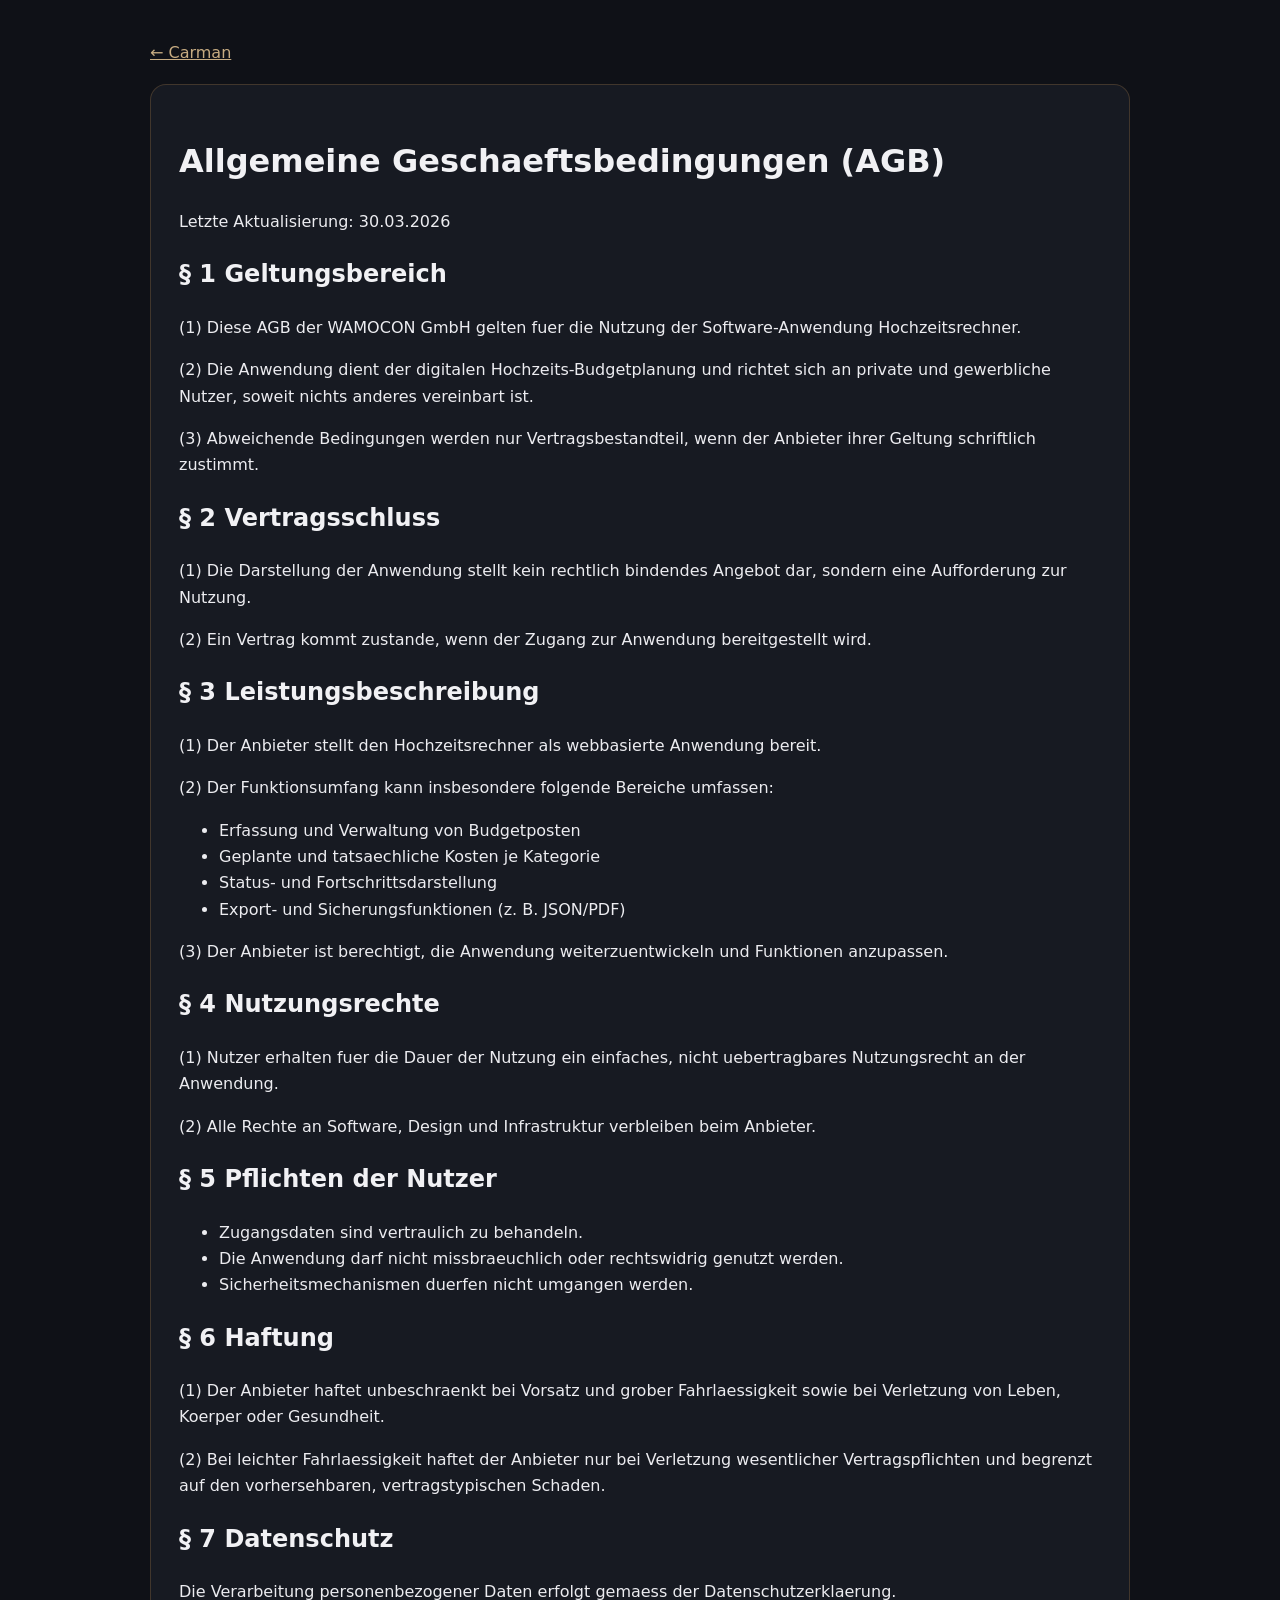
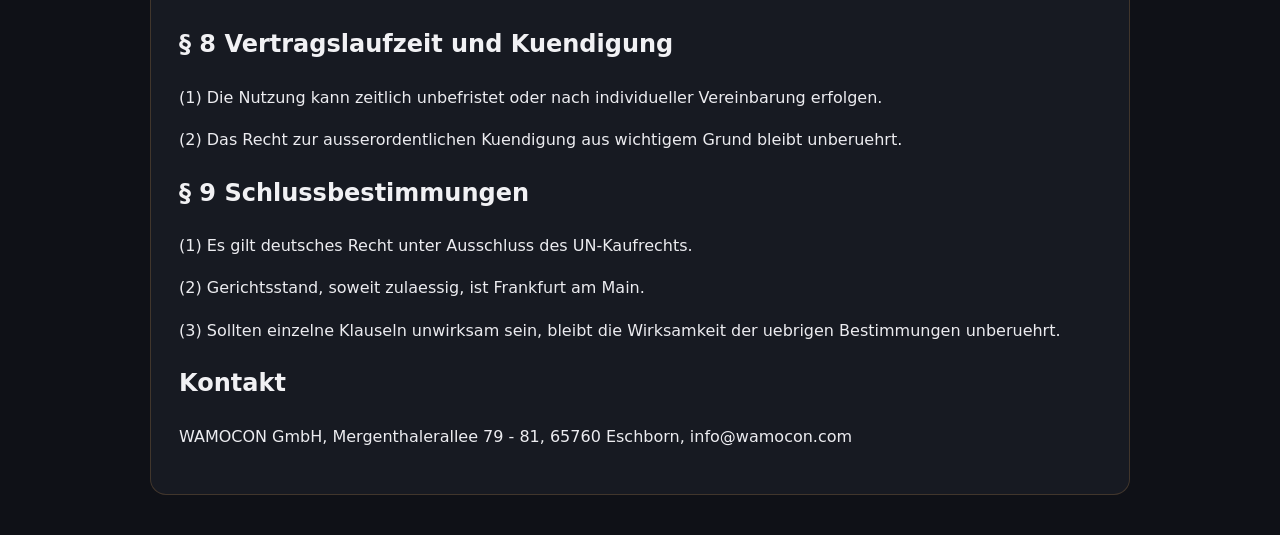
==== agb.html @ 9dacdaf8 "feat: AI generated landing page via Central Workflow" ====
<!DOCTYPE html>
<html lang="de">
<head>
  <meta charset="UTF-8">
  <meta name="viewport" content="width=device-width, initial-scale=1.0">
  <title>AGB | Hochzeitsrechner</title>
  <style>
    body{font-family:Inter,system-ui,sans-serif;background:#0f1117;color:#ececf0;margin:0;line-height:1.65}
    .wrap{max-width:980px;margin:0 auto;padding:40px 20px}
    .card{background:#171a22;border:1px solid rgba(143,106,63,.35);border-radius:16px;padding:28px}
    h1,h2{color:#f1f1f4}
    a{color:#c7ac82}
    .top{margin-bottom:18px}
  </style>
</head>
<body>
  <div class="wrap">
    <div class="top"><a href="carman.html">&larr; Carman</a></div>
    <div class="card">
      <h1>Allgemeine Geschaeftsbedingungen (AGB)</h1>
      <p>Letzte Aktualisierung: 30.03.2026</p>

      <h2>§ 1 Geltungsbereich</h2>
      <p>(1) Diese AGB der WAMOCON GmbH gelten fuer die Nutzung der Software-Anwendung Hochzeitsrechner.</p>
      <p>(2) Die Anwendung dient der digitalen Hochzeits-Budgetplanung und richtet sich an private und gewerbliche Nutzer, soweit nichts anderes vereinbart ist.</p>
      <p>(3) Abweichende Bedingungen werden nur Vertragsbestandteil, wenn der Anbieter ihrer Geltung schriftlich zustimmt.</p>

      <h2>§ 2 Vertragsschluss</h2>
      <p>(1) Die Darstellung der Anwendung stellt kein rechtlich bindendes Angebot dar, sondern eine Aufforderung zur Nutzung.</p>
      <p>(2) Ein Vertrag kommt zustande, wenn der Zugang zur Anwendung bereitgestellt wird.</p>

      <h2>§ 3 Leistungsbeschreibung</h2>
      <p>(1) Der Anbieter stellt den Hochzeitsrechner als webbasierte Anwendung bereit.</p>
      <p>(2) Der Funktionsumfang kann insbesondere folgende Bereiche umfassen:</p>
      <ul>
        <li>Erfassung und Verwaltung von Budgetposten</li>
        <li>Geplante und tatsaechliche Kosten je Kategorie</li>
        <li>Status- und Fortschrittsdarstellung</li>
        <li>Export- und Sicherungsfunktionen (z. B. JSON/PDF)</li>
      </ul>
      <p>(3) Der Anbieter ist berechtigt, die Anwendung weiterzuentwickeln und Funktionen anzupassen.</p>

      <h2>§ 4 Nutzungsrechte</h2>
      <p>(1) Nutzer erhalten fuer die Dauer der Nutzung ein einfaches, nicht uebertragbares Nutzungsrecht an der Anwendung.</p>
      <p>(2) Alle Rechte an Software, Design und Infrastruktur verbleiben beim Anbieter.</p>

      <h2>§ 5 Pflichten der Nutzer</h2>
      <ul>
        <li>Zugangsdaten sind vertraulich zu behandeln.</li>
        <li>Die Anwendung darf nicht missbraeuchlich oder rechtswidrig genutzt werden.</li>
        <li>Sicherheitsmechanismen duerfen nicht umgangen werden.</li>
      </ul>

      <h2>§ 6 Haftung</h2>
      <p>(1) Der Anbieter haftet unbeschraenkt bei Vorsatz und grober Fahrlaessigkeit sowie bei Verletzung von Leben, Koerper oder Gesundheit.</p>
      <p>(2) Bei leichter Fahrlaessigkeit haftet der Anbieter nur bei Verletzung wesentlicher Vertragspflichten und begrenzt auf den vorhersehbaren, vertragstypischen Schaden.</p>

      <h2>§ 7 Datenschutz</h2>
      <p>Die Verarbeitung personenbezogener Daten erfolgt gemaess der Datenschutzerklaerung.</p>

      <h2>§ 8 Vertragslaufzeit und Kuendigung</h2>
      <p>(1) Die Nutzung kann zeitlich unbefristet oder nach individueller Vereinbarung erfolgen.</p>
      <p>(2) Das Recht zur ausserordentlichen Kuendigung aus wichtigem Grund bleibt unberuehrt.</p>

      <h2>§ 9 Schlussbestimmungen</h2>
      <p>(1) Es gilt deutsches Recht unter Ausschluss des UN-Kaufrechts.</p>
      <p>(2) Gerichtsstand, soweit zulaessig, ist Frankfurt am Main.</p>
      <p>(3) Sollten einzelne Klauseln unwirksam sein, bleibt die Wirksamkeit der uebrigen Bestimmungen unberuehrt.</p>

      <h2>Kontakt</h2>
      <p>WAMOCON GmbH, Mergenthalerallee 79 - 81, 65760 Eschborn, info@wamocon.com</p>
    </div>
  </div>
</body>
</html>
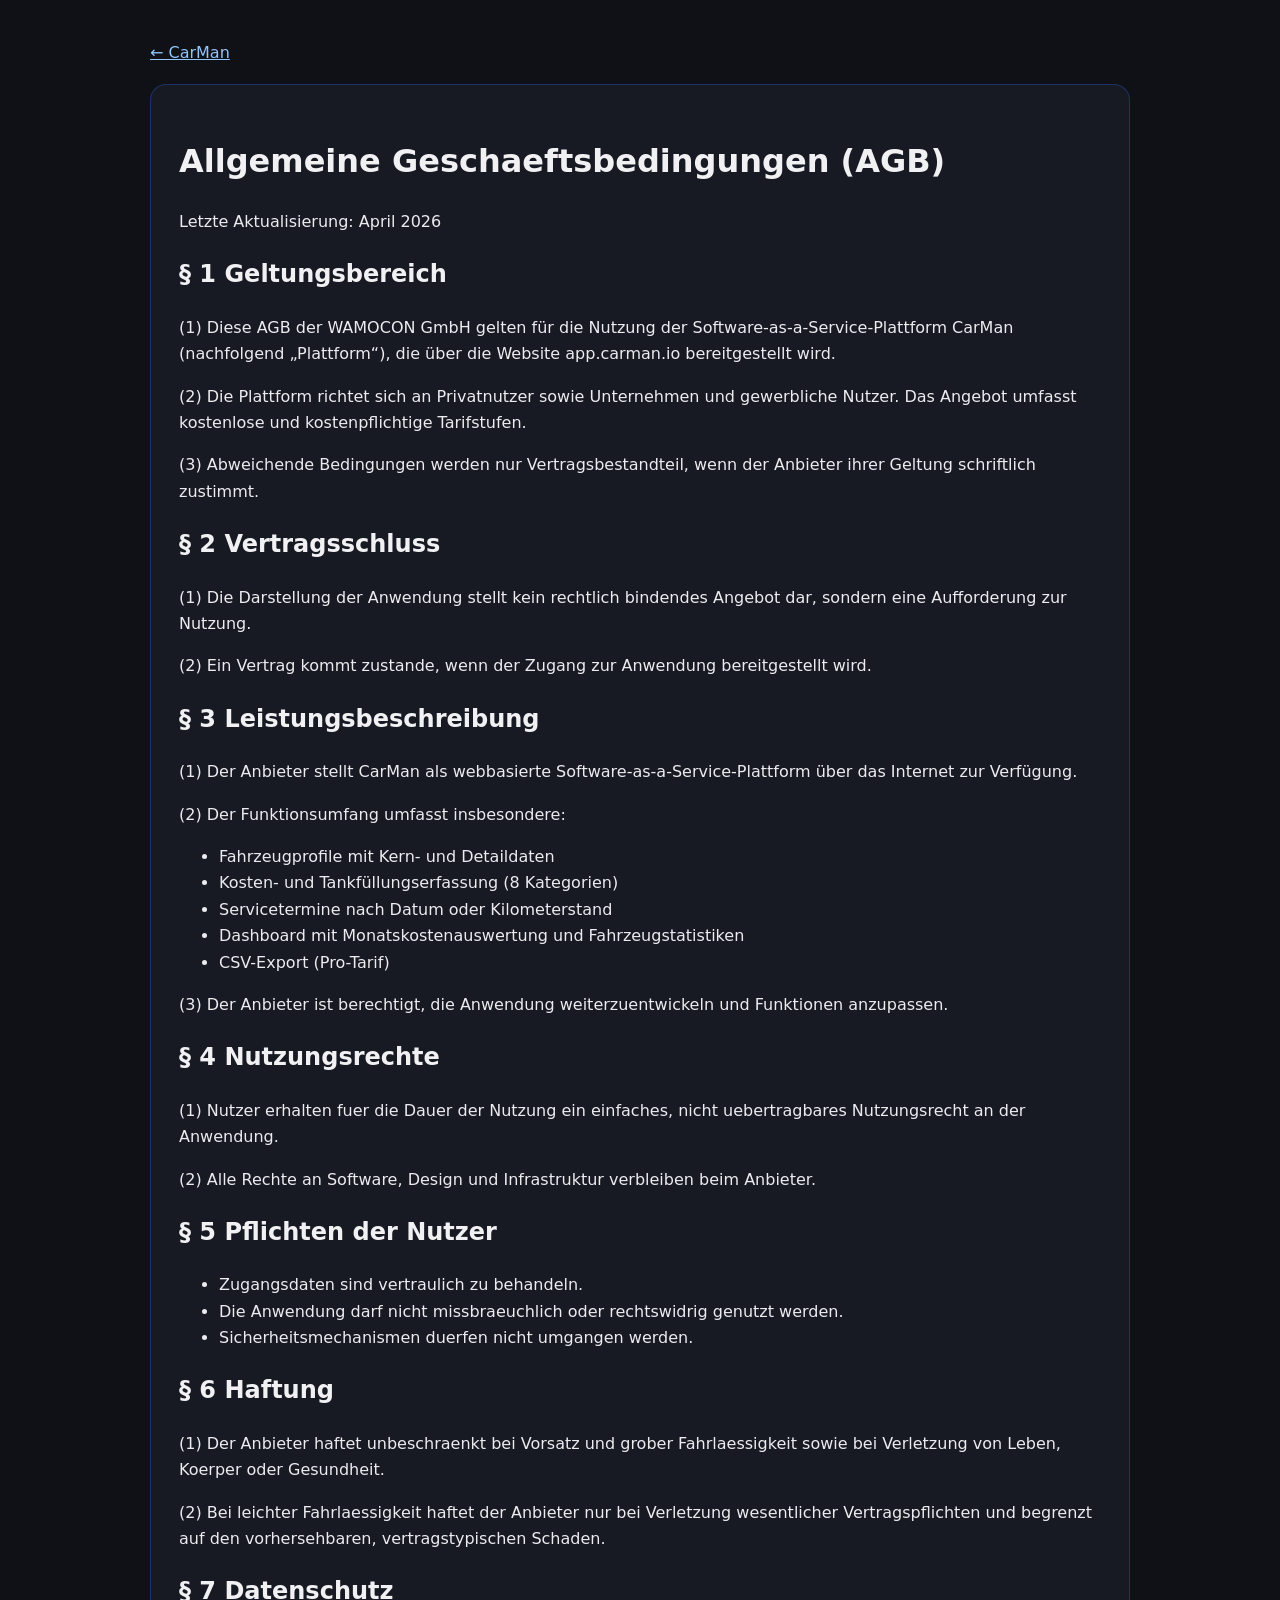
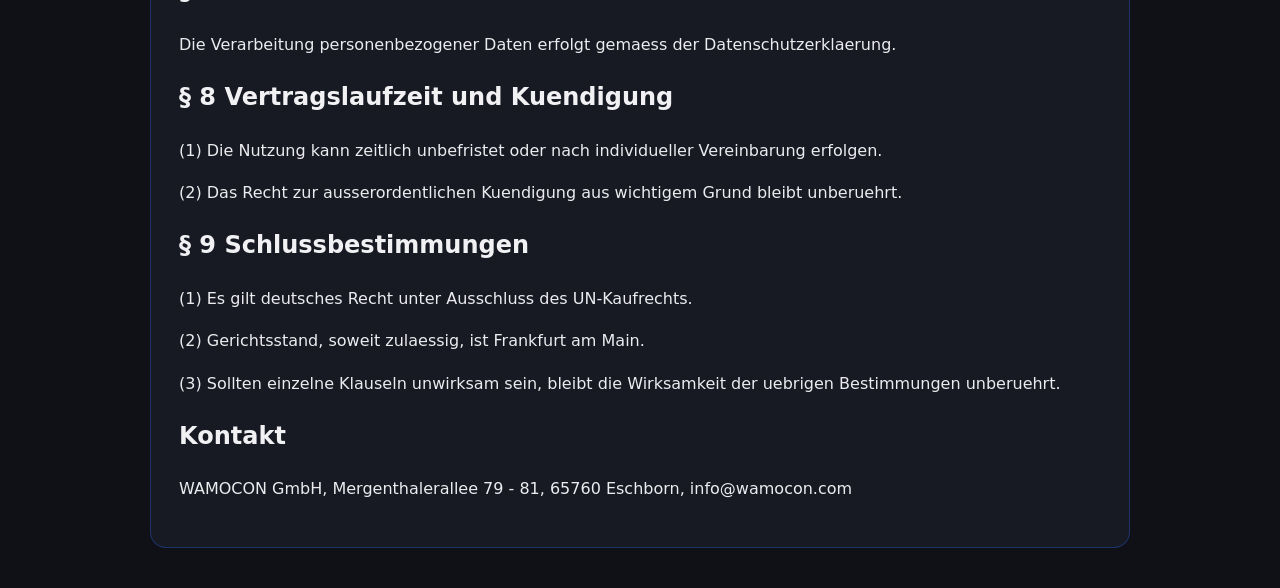
==== commit 50662ab2: "Refactor color scheme to use a new blue palette, updating various elements for consistency and impro" ====
--- a/agb.html
+++ b/agb.html
@@ -3,26 +3,26 @@
 <head>
   <meta charset="UTF-8">
   <meta name="viewport" content="width=device-width, initial-scale=1.0">
-  <title>AGB | Hochzeitsrechner</title>
+  <title>AGB | CarMan</title>
   <style>
     body{font-family:Inter,system-ui,sans-serif;background:#0f1117;color:#ececf0;margin:0;line-height:1.65}
     .wrap{max-width:980px;margin:0 auto;padding:40px 20px}
-    .card{background:#171a22;border:1px solid rgba(143,106,63,.35);border-radius:16px;padding:28px}
+    .card{background:#171a22;border:1px solid rgba(37,99,235,.35);border-radius:16px;padding:28px}
     h1,h2{color:#f1f1f4}
-    a{color:#c7ac82}
+    a{color:#93c5fd}
     .top{margin-bottom:18px}
   </style>
 </head>
 <body>
   <div class="wrap">
-    <div class="top"><a href="carman.html">&larr; Carman</a></div>
+    <div class="top"><a href="index.html">&larr; CarMan</a></div>
     <div class="card">
       <h1>Allgemeine Geschaeftsbedingungen (AGB)</h1>
-      <p>Letzte Aktualisierung: 30.03.2026</p>
+      <p>Letzte Aktualisierung: April 2026</p>
 
       <h2>§ 1 Geltungsbereich</h2>
-      <p>(1) Diese AGB der WAMOCON GmbH gelten fuer die Nutzung der Software-Anwendung Hochzeitsrechner.</p>
-      <p>(2) Die Anwendung dient der digitalen Hochzeits-Budgetplanung und richtet sich an private und gewerbliche Nutzer, soweit nichts anderes vereinbart ist.</p>
+      <p>(1) Diese AGB der WAMOCON GmbH gelten für die Nutzung der Software-as-a-Service-Plattform CarMan (nachfolgend „Plattform“), die über die Website app.carman.io bereitgestellt wird.</p>
+      <p>(2) Die Plattform richtet sich an Privatnutzer sowie Unternehmen und gewerbliche Nutzer. Das Angebot umfasst kostenlose und kostenpflichtige Tarifstufen.</p>
       <p>(3) Abweichende Bedingungen werden nur Vertragsbestandteil, wenn der Anbieter ihrer Geltung schriftlich zustimmt.</p>
 
       <h2>§ 2 Vertragsschluss</h2>
@@ -30,13 +30,14 @@
       <p>(2) Ein Vertrag kommt zustande, wenn der Zugang zur Anwendung bereitgestellt wird.</p>
 
       <h2>§ 3 Leistungsbeschreibung</h2>
-      <p>(1) Der Anbieter stellt den Hochzeitsrechner als webbasierte Anwendung bereit.</p>
-      <p>(2) Der Funktionsumfang kann insbesondere folgende Bereiche umfassen:</p>
+      <p>(1) Der Anbieter stellt CarMan als webbasierte Software-as-a-Service-Plattform über das Internet zur Verfügung.</p>
+      <p>(2) Der Funktionsumfang umfasst insbesondere:</p>
       <ul>
-        <li>Erfassung und Verwaltung von Budgetposten</li>
-        <li>Geplante und tatsaechliche Kosten je Kategorie</li>
-        <li>Status- und Fortschrittsdarstellung</li>
-        <li>Export- und Sicherungsfunktionen (z. B. JSON/PDF)</li>
+        <li>Fahrzeugprofile mit Kern- und Detaildaten</li>
+        <li>Kosten- und Tankfüllungserfassung (8 Kategorien)</li>
+        <li>Servicetermine nach Datum oder Kilometerstand</li>
+        <li>Dashboard mit Monatskostenauswertung und Fahrzeugstatistiken</li>
+        <li>CSV-Export (Pro-Tarif)</li>
       </ul>
       <p>(3) Der Anbieter ist berechtigt, die Anwendung weiterzuentwickeln und Funktionen anzupassen.</p>
 
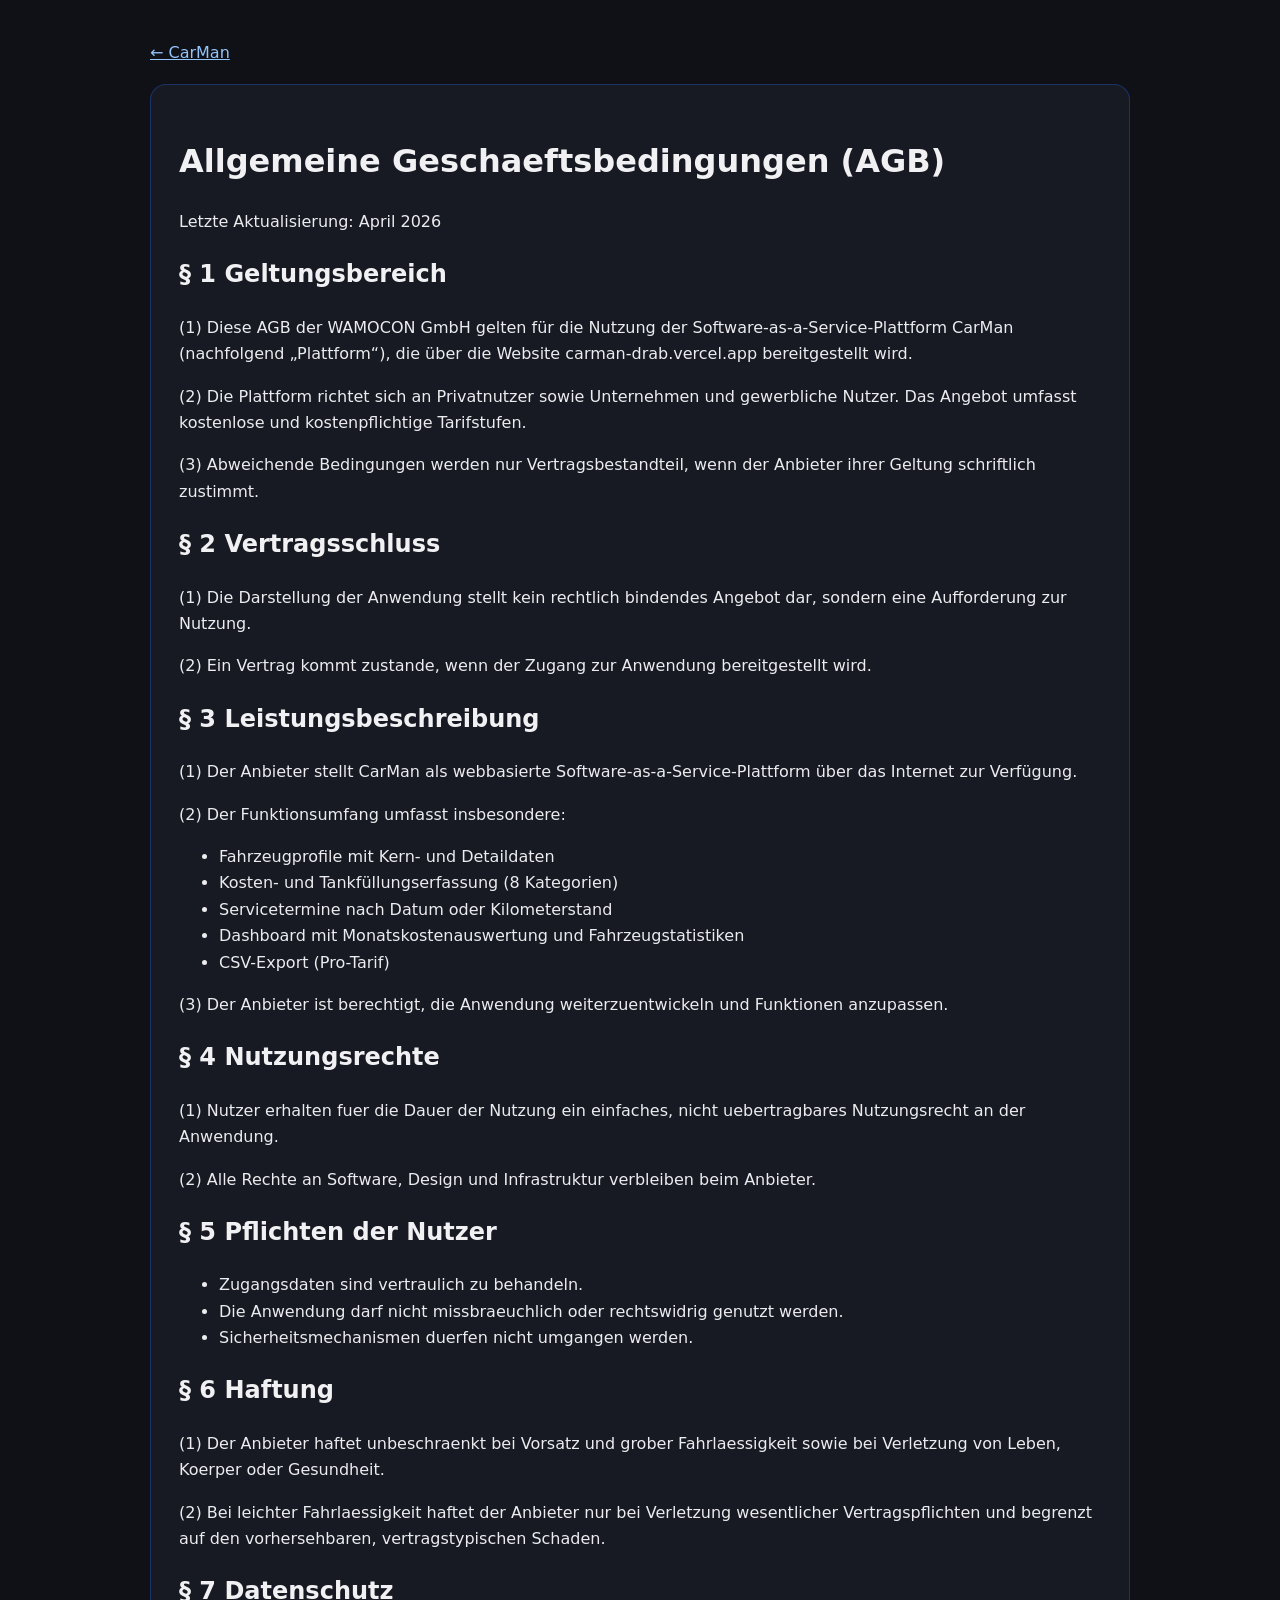
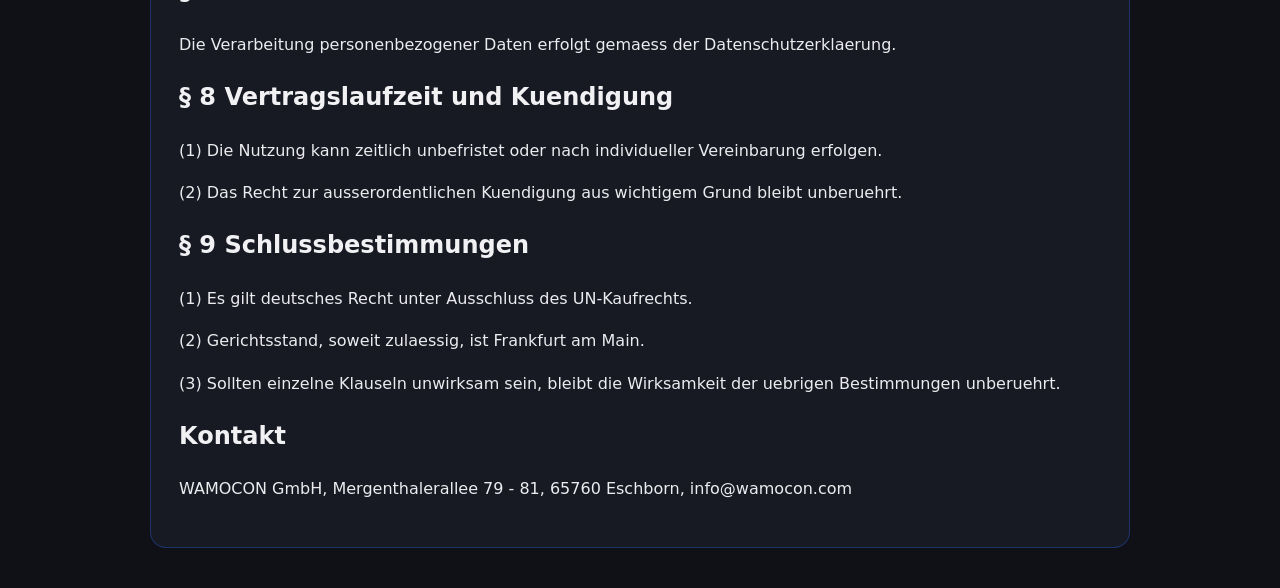
==== commit 4e801636: "fix: update app link to correct Vercel production URL" ====
--- a/agb.html
+++ b/agb.html
@@ -1,4 +1,4 @@
-<!DOCTYPE html>
+﻿<!DOCTYPE html>
 <html lang="de">
 <head>
   <meta charset="UTF-8">
@@ -21,7 +21,7 @@
       <p>Letzte Aktualisierung: April 2026</p>
 
       <h2>§ 1 Geltungsbereich</h2>
-      <p>(1) Diese AGB der WAMOCON GmbH gelten für die Nutzung der Software-as-a-Service-Plattform CarMan (nachfolgend „Plattform“), die über die Website app.carman.io bereitgestellt wird.</p>
+      <p>(1) Diese AGB der WAMOCON GmbH gelten für die Nutzung der Software-as-a-Service-Plattform CarMan (nachfolgend „Plattform“), die über die Website carman-drab.vercel.app bereitgestellt wird.</p>
       <p>(2) Die Plattform richtet sich an Privatnutzer sowie Unternehmen und gewerbliche Nutzer. Das Angebot umfasst kostenlose und kostenpflichtige Tarifstufen.</p>
       <p>(3) Abweichende Bedingungen werden nur Vertragsbestandteil, wenn der Anbieter ihrer Geltung schriftlich zustimmt.</p>
 
